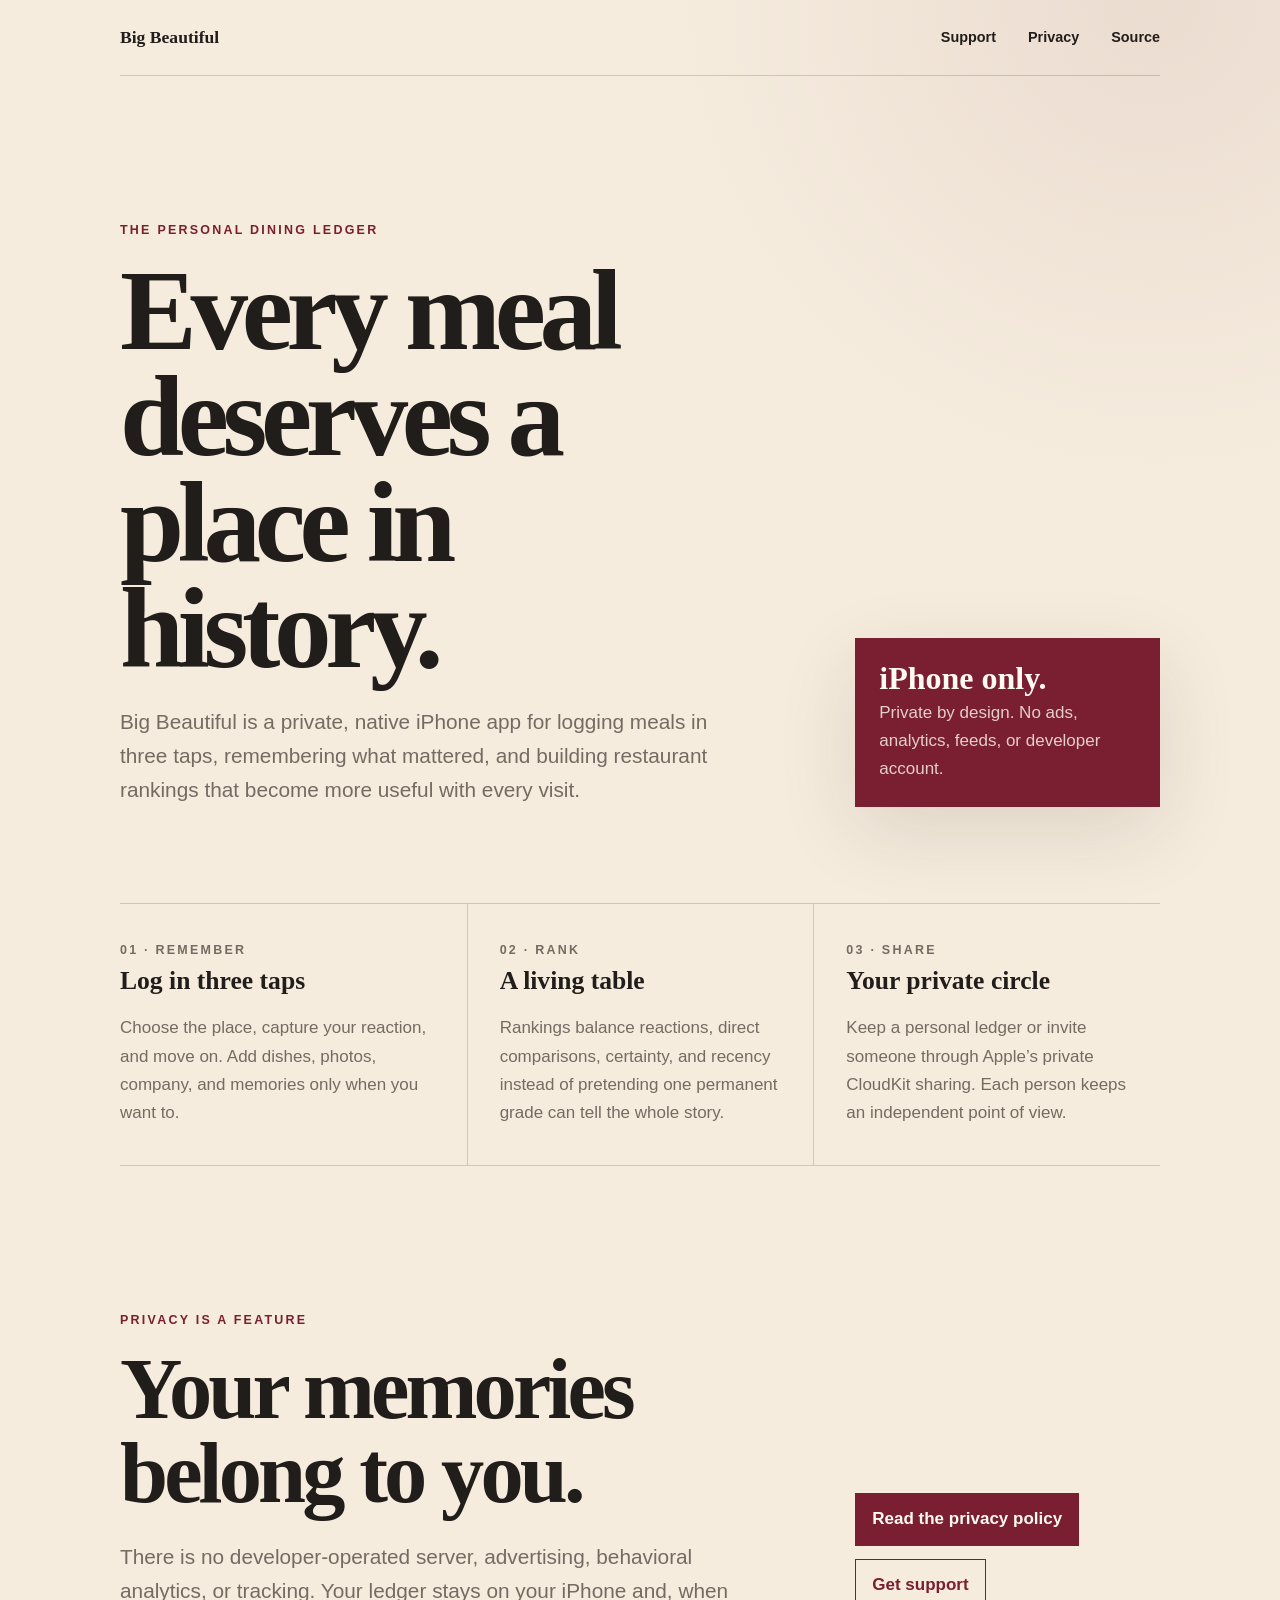
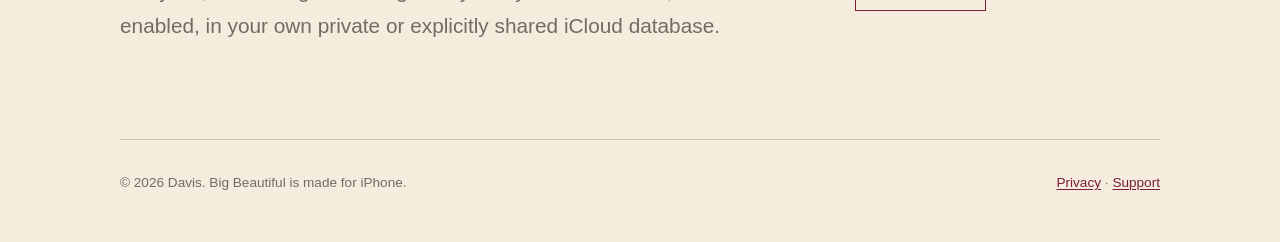
==== docs/index.html @ c74dd216 "Build Big Beautiful iPhone dining ledger" ====
<!doctype html>
<html lang="en">
<head>
  <meta charset="utf-8">
  <meta name="viewport" content="width=device-width, initial-scale=1">
  <meta name="description" content="The private iPhone dining ledger for remembering every meal and building rankings that get better over time.">
  <meta name="theme-color" content="#f5ecde">
  <title>Big Beautiful — Your personal dining ledger</title>
  <link rel="stylesheet" href="styles.css">
</head>
<body>
  <a class="skip-link" href="#content">Skip to content</a>
  <header class="site-header">
    <a class="brand" href="index.html">Big Beautiful</a>
    <nav aria-label="Primary">
      <a href="support.html">Support</a>
      <a href="privacy.html">Privacy</a>
      <a href="https://github.com/realronaldrump/restaurant-ranking">Source</a>
    </nav>
  </header>

  <main id="content">
    <section class="hero">
      <div>
        <p class="eyebrow">The personal dining ledger</p>
        <h1>Every meal deserves a place in history.</h1>
        <p class="lede">Big Beautiful is a private, native iPhone app for logging meals in three taps, remembering what mattered, and building restaurant rankings that become more useful with every visit.</p>
      </div>
      <aside class="edition-card" aria-label="Product availability">
        <strong>iPhone only.</strong>
        <span>Private by design. No ads, analytics, feeds, or developer account.</span>
      </aside>
    </section>

    <section class="feature-grid" aria-label="Highlights">
      <article>
        <p class="eyebrow">01 · Remember</p>
        <h2>Log in three taps</h2>
        <p>Choose the place, capture your reaction, and move on. Add dishes, photos, company, and memories only when you want to.</p>
      </article>
      <article>
        <p class="eyebrow">02 · Rank</p>
        <h2>A living table</h2>
        <p>Rankings balance reactions, direct comparisons, certainty, and recency instead of pretending one permanent grade can tell the whole story.</p>
      </article>
      <article>
        <p class="eyebrow">03 · Share</p>
        <h2>Your private circle</h2>
        <p>Keep a personal ledger or invite someone through Apple’s private CloudKit sharing. Each person keeps an independent point of view.</p>
      </article>
    </section>

    <section class="hero" aria-labelledby="privacy-title">
      <div>
        <p class="eyebrow">Privacy is a feature</p>
        <h2 id="privacy-title" style="font-size:clamp(2.7rem,7vw,5.4rem);line-height:.98;margin:0;letter-spacing:-.045em">Your memories belong to you.</h2>
        <p class="lede">There is no developer-operated server, advertising, behavioral analytics, or tracking. Your ledger stays on your iPhone and, when enabled, in your own private or explicitly shared iCloud database.</p>
      </div>
      <div class="support-actions">
        <a class="button" href="privacy.html">Read the privacy policy</a>
        <a class="button secondary" href="support.html">Get support</a>
      </div>
    </section>
  </main>

  <footer class="site-footer">
    <p>© 2026 Davis. Big Beautiful is made for iPhone.</p>
    <p><a href="privacy.html">Privacy</a> · <a href="support.html">Support</a></p>
  </footer>
</body>
</html>
---- docs/styles.css ----
:root {
  color-scheme: light;
  --paper: #f5ecde;
  --paper-deep: #eadcc9;
  --ink: #211d1a;
  --muted: #746b63;
  --oxblood: #7a1f31;
  --line: rgba(33, 29, 26, 0.18);
  --white: #fffaf2;
  --shadow: 0 24px 80px rgba(58, 35, 25, 0.12);
}

* {
  box-sizing: border-box;
}

html {
  scroll-behavior: smooth;
}

body {
  margin: 0;
  background:
    radial-gradient(circle at 90% 0%, rgba(122, 31, 49, 0.08), transparent 30rem),
    var(--paper);
  color: var(--ink);
  font: 17px/1.65 ui-sans-serif, -apple-system, BlinkMacSystemFont, "Segoe UI", sans-serif;
}

a {
  color: var(--oxblood);
  text-underline-offset: 0.18em;
}

a:hover {
  text-decoration-thickness: 2px;
}

.skip-link {
  position: absolute;
  left: -9999px;
  top: 0;
}

.skip-link:focus {
  left: 1rem;
  top: 1rem;
  z-index: 10;
  padding: 0.75rem 1rem;
  background: var(--ink);
  color: var(--white);
}

.site-header,
main,
.site-footer {
  width: min(1040px, calc(100% - 40px));
  margin-inline: auto;
}

.site-header {
  display: flex;
  align-items: center;
  justify-content: space-between;
  min-height: 76px;
  border-bottom: 1px solid var(--line);
}

.brand {
  color: var(--ink);
  font: 700 1.1rem/1 ui-serif, Georgia, serif;
  text-decoration: none;
}

nav {
  display: flex;
  gap: clamp(1rem, 3vw, 2rem);
  font-size: 0.9rem;
  font-weight: 700;
}

nav a {
  color: var(--ink);
  text-decoration: none;
}

.hero {
  display: grid;
  grid-template-columns: 1.35fr 0.65fr;
  gap: clamp(2rem, 8vw, 7rem);
  align-items: end;
  padding: clamp(4.5rem, 12vw, 9rem) 0 clamp(3.5rem, 8vw, 6rem);
}

.eyebrow {
  margin: 0 0 1rem;
  color: var(--oxblood);
  font-size: 0.78rem;
  font-weight: 800;
  letter-spacing: 0.18em;
  text-transform: uppercase;
}

h1,
h2,
h3 {
  font-family: ui-serif, Georgia, serif;
}

h1 {
  max-width: 14ch;
  margin: 0;
  font-size: clamp(3.3rem, 9vw, 7.2rem);
  line-height: 0.92;
  letter-spacing: -0.055em;
}

.lede {
  margin: 1.5rem 0 0;
  max-width: 57ch;
  color: var(--muted);
  font-size: clamp(1.05rem, 2vw, 1.3rem);
}

.edition-card {
  padding: 1.5rem;
  background: var(--oxblood);
  color: var(--white);
  box-shadow: var(--shadow);
}

.edition-card strong {
  display: block;
  margin-bottom: 0.35rem;
  font: 700 2rem/1 ui-serif, Georgia, serif;
}

.edition-card span {
  opacity: 0.8;
}

.feature-grid {
  display: grid;
  grid-template-columns: repeat(3, 1fr);
  border-block: 1px solid var(--line);
}

.feature-grid article {
  padding: 2.2rem 2rem 2.4rem 0;
}

.feature-grid article + article {
  padding-left: 2rem;
  border-left: 1px solid var(--line);
}

.feature-grid h2 {
  margin: 0 0 0.75rem;
  font-size: 1.6rem;
}

.feature-grid p {
  margin: 0;
  color: var(--muted);
}

.legal-page {
  display: grid;
  grid-template-columns: minmax(0, 1fr) minmax(230px, 0.35fr);
  gap: clamp(2.5rem, 8vw, 7rem);
  padding: clamp(3.5rem, 9vw, 7rem) 0;
}

.legal-copy {
  max-width: 720px;
}

.legal-copy h1 {
  margin-bottom: 1.4rem;
}

.legal-copy h2 {
  margin: 2.5rem 0 0.6rem;
  font-size: clamp(1.5rem, 4vw, 2rem);
}

.legal-copy h3 {
  margin: 1.5rem 0 0.45rem;
  font-size: 1.15rem;
}

.legal-copy p,
.legal-copy li {
  color: #4e4741;
}

.legal-copy ul,
.legal-copy ol {
  padding-left: 1.3rem;
}

.meta-card {
  align-self: start;
  position: sticky;
  top: 1.5rem;
  padding: 1.4rem;
  border: 1px solid var(--line);
  background: rgba(255, 250, 242, 0.55);
}

.meta-card p {
  margin: 0.2rem 0 1rem;
  color: var(--muted);
  font-size: 0.9rem;
}

.meta-card a {
  display: block;
  margin-top: 0.7rem;
  font-weight: 750;
}

.callout {
  margin: 2rem 0;
  padding: 1.25rem 1.4rem;
  border-left: 4px solid var(--oxblood);
  background: rgba(255, 250, 242, 0.62);
}

.support-actions {
  display: flex;
  flex-wrap: wrap;
  gap: 0.8rem;
  margin: 2rem 0;
}

.button {
  display: inline-flex;
  min-height: 46px;
  align-items: center;
  padding: 0.7rem 1rem;
  border: 1px solid var(--oxblood);
  background: var(--oxblood);
  color: var(--white);
  font-weight: 800;
  text-decoration: none;
}

.button.secondary {
  background: transparent;
  color: var(--oxblood);
}

.site-footer {
  display: flex;
  justify-content: space-between;
  gap: 2rem;
  padding: 2rem 0 3rem;
  border-top: 1px solid var(--line);
  color: var(--muted);
  font-size: 0.85rem;
}

.site-footer p {
  margin: 0;
}

@media (max-width: 760px) {
  .hero,
  .legal-page {
    grid-template-columns: 1fr;
  }

  .feature-grid {
    grid-template-columns: 1fr;
  }

  .feature-grid article,
  .feature-grid article + article {
    padding: 1.7rem 0;
    border-left: 0;
  }

  .feature-grid article + article {
    border-top: 1px solid var(--line);
  }

  .meta-card {
    position: static;
  }
}

@media (max-width: 500px) {
  .site-header {
    align-items: flex-start;
    flex-direction: column;
    justify-content: center;
    gap: 0.8rem;
    padding-block: 1rem;
  }

  .site-footer {
    flex-direction: column;
  }
}
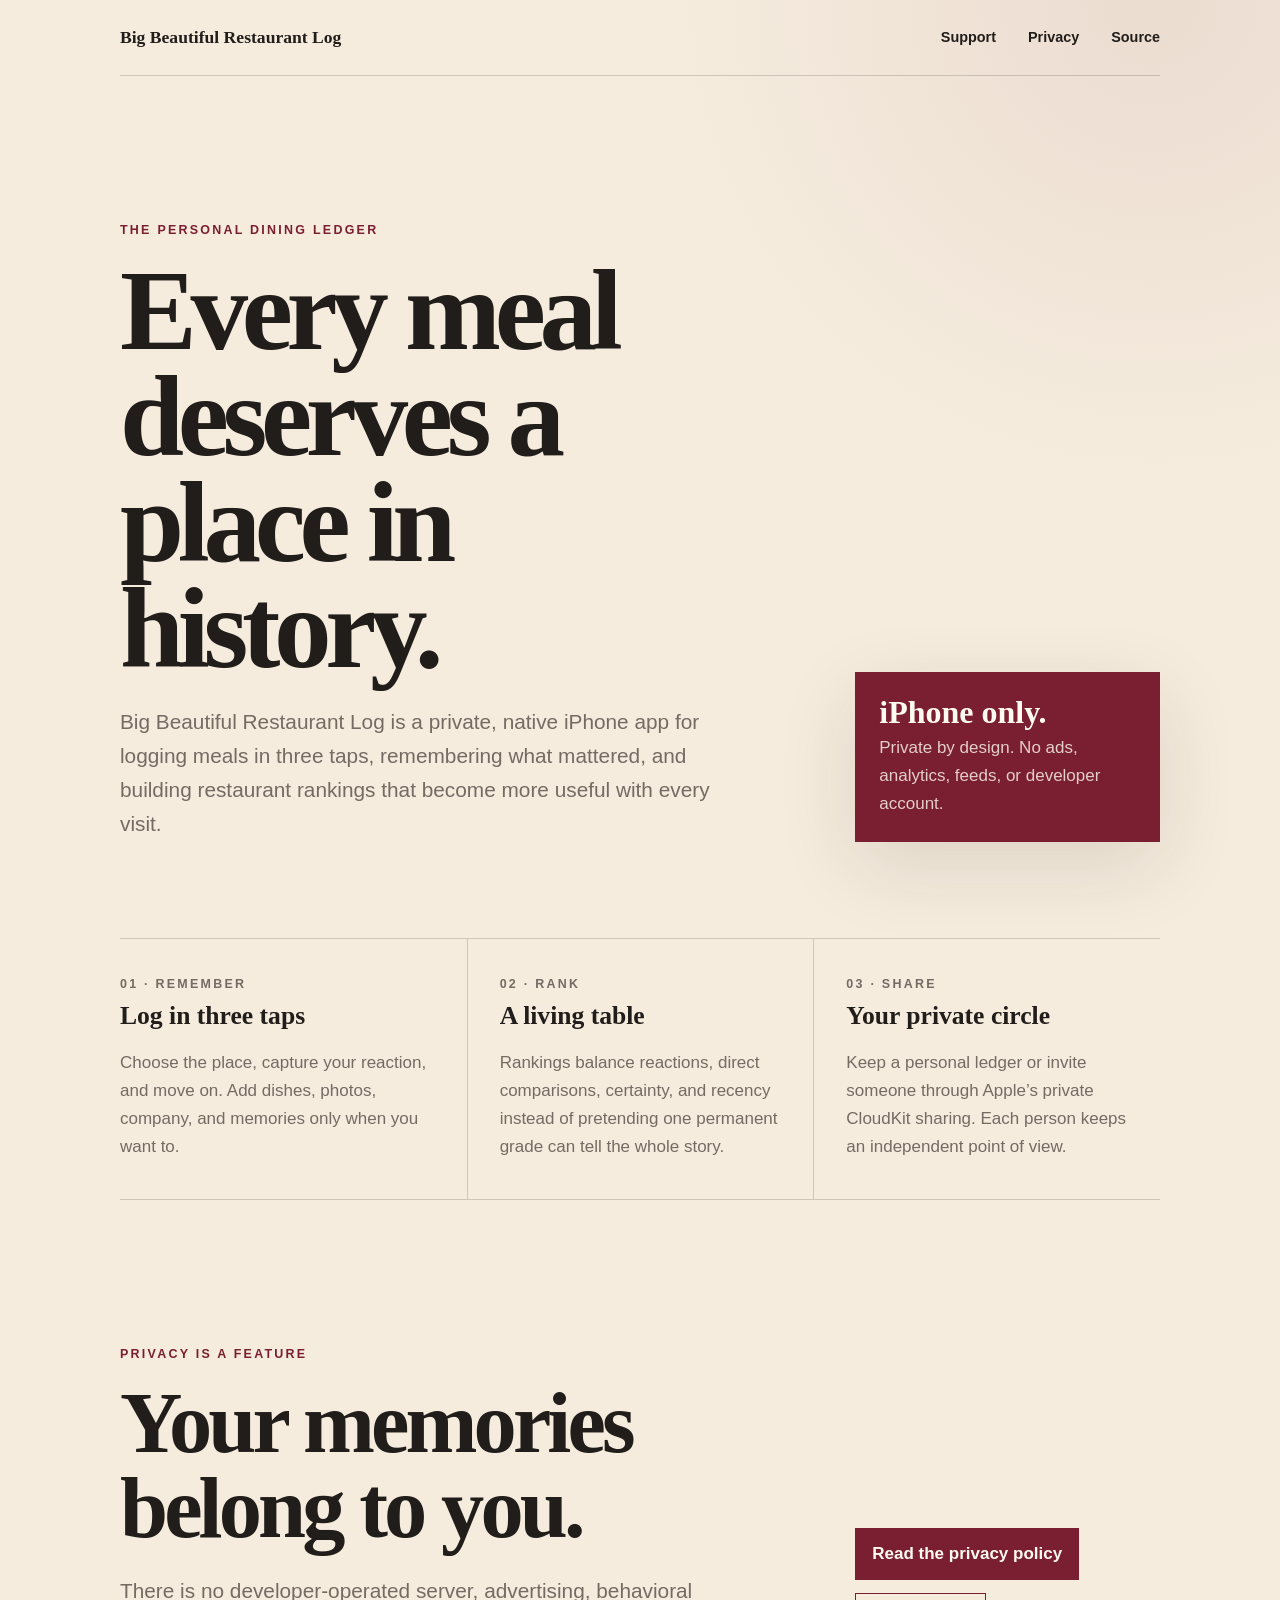
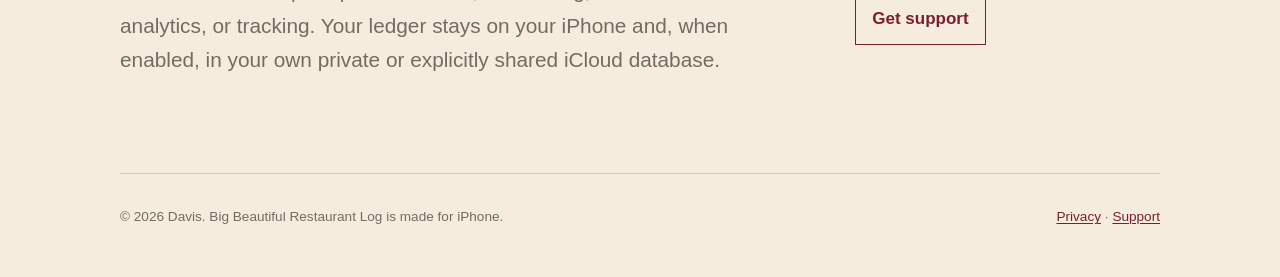
==== commit 838220cb: "Refactor code structure for improved readability and maintainability" ====
--- a/docs/index.html
+++ b/docs/index.html
@@ -5,13 +5,13 @@
   <meta name="viewport" content="width=device-width, initial-scale=1">
   <meta name="description" content="The private iPhone dining ledger for remembering every meal and building rankings that get better over time.">
   <meta name="theme-color" content="#f5ecde">
-  <title>Big Beautiful — Your personal dining ledger</title>
+  <title>Big Beautiful Restaurant Log — Your personal dining ledger</title>
   <link rel="stylesheet" href="styles.css">
 </head>
 <body>
   <a class="skip-link" href="#content">Skip to content</a>
   <header class="site-header">
-    <a class="brand" href="index.html">Big Beautiful</a>
+    <a class="brand" href="index.html">Big Beautiful Restaurant Log</a>
     <nav aria-label="Primary">
       <a href="support.html">Support</a>
       <a href="privacy.html">Privacy</a>
@@ -24,7 +24,7 @@
       <div>
         <p class="eyebrow">The personal dining ledger</p>
         <h1>Every meal deserves a place in history.</h1>
-        <p class="lede">Big Beautiful is a private, native iPhone app for logging meals in three taps, remembering what mattered, and building restaurant rankings that become more useful with every visit.</p>
+        <p class="lede">Big Beautiful Restaurant Log is a private, native iPhone app for logging meals in three taps, remembering what mattered, and building restaurant rankings that become more useful with every visit.</p>
       </div>
       <aside class="edition-card" aria-label="Product availability">
         <strong>iPhone only.</strong>
@@ -64,7 +64,7 @@
   </main>
 
   <footer class="site-footer">
-    <p>© 2026 Davis. Big Beautiful is made for iPhone.</p>
+    <p>© 2026 Davis. Big Beautiful Restaurant Log is made for iPhone.</p>
     <p><a href="privacy.html">Privacy</a> · <a href="support.html">Support</a></p>
   </footer>
 </body>
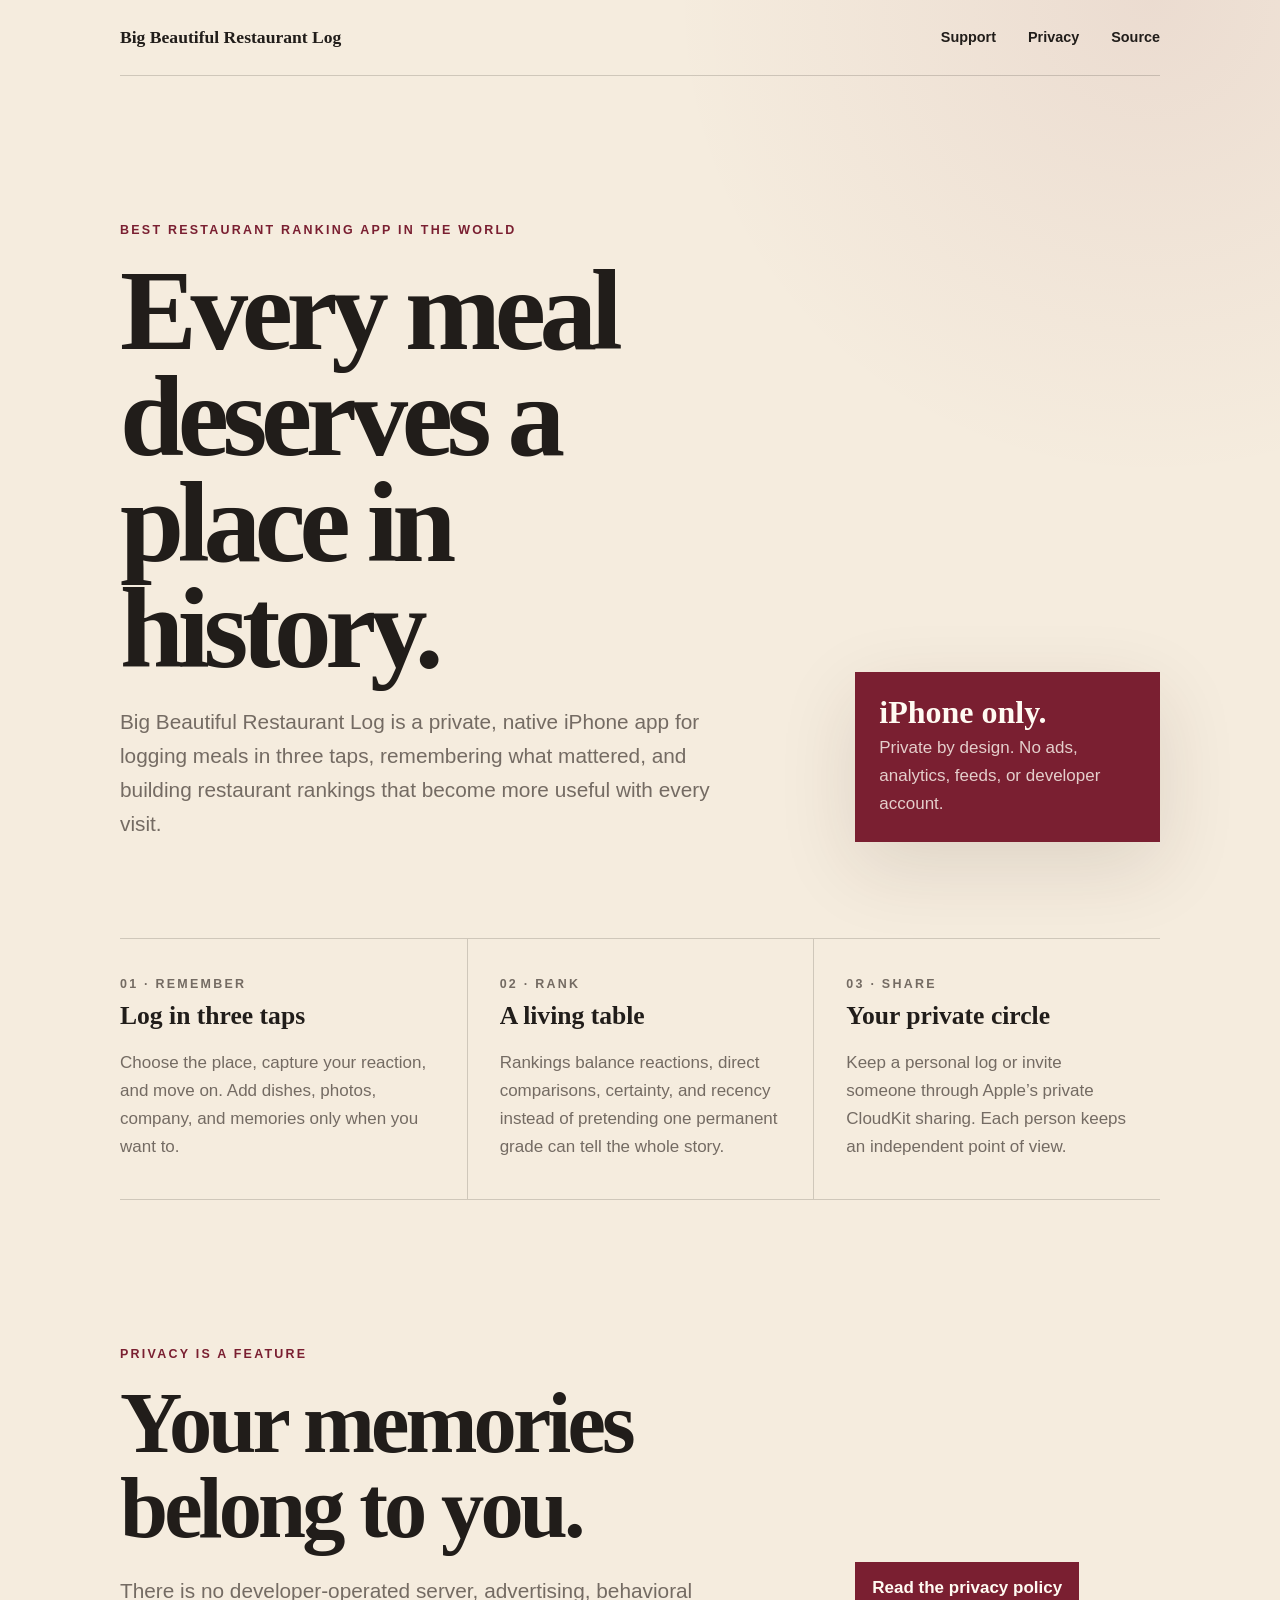
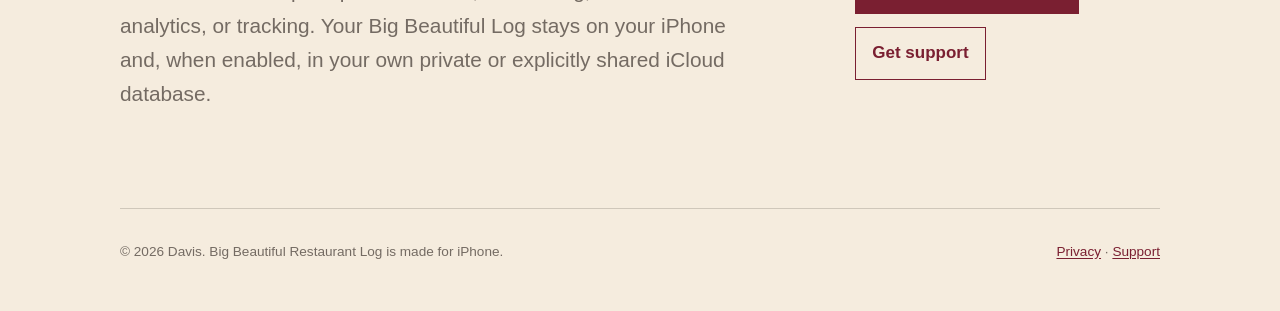
==== commit f1b47d89: "What’s New in Version 2 - Added photo-first meal logging that uses a photo’s date and location to su" ====
--- a/docs/index.html
+++ b/docs/index.html
@@ -3,9 +3,9 @@
 <head>
   <meta charset="utf-8">
   <meta name="viewport" content="width=device-width, initial-scale=1">
-  <meta name="description" content="The private iPhone dining ledger for remembering every meal and building rankings that get better over time.">
+  <meta name="description" content="The private iPhone dining log for remembering every meal and building rankings that get better over time.">
   <meta name="theme-color" content="#f5ecde">
-  <title>Big Beautiful Restaurant Log — Your personal dining ledger</title>
+  <title>Big Beautiful Restaurant Log: Remember every meal</title>
   <link rel="stylesheet" href="styles.css">
 </head>
 <body>
@@ -22,7 +22,7 @@
   <main id="content">
     <section class="hero">
       <div>
-        <p class="eyebrow">The personal dining ledger</p>
+        <p class="eyebrow">Best Restaurant Ranking App in the World</p>
         <h1>Every meal deserves a place in history.</h1>
         <p class="lede">Big Beautiful Restaurant Log is a private, native iPhone app for logging meals in three taps, remembering what mattered, and building restaurant rankings that become more useful with every visit.</p>
       </div>
@@ -46,7 +46,7 @@
       <article>
         <p class="eyebrow">03 · Share</p>
         <h2>Your private circle</h2>
-        <p>Keep a personal ledger or invite someone through Apple’s private CloudKit sharing. Each person keeps an independent point of view.</p>
+        <p>Keep a personal log or invite someone through Apple’s private CloudKit sharing. Each person keeps an independent point of view.</p>
       </article>
     </section>
 
@@ -54,7 +54,7 @@
       <div>
         <p class="eyebrow">Privacy is a feature</p>
         <h2 id="privacy-title" style="font-size:clamp(2.7rem,7vw,5.4rem);line-height:.98;margin:0;letter-spacing:-.045em">Your memories belong to you.</h2>
-        <p class="lede">There is no developer-operated server, advertising, behavioral analytics, or tracking. Your ledger stays on your iPhone and, when enabled, in your own private or explicitly shared iCloud database.</p>
+        <p class="lede">There is no developer-operated server, advertising, behavioral analytics, or tracking. Your Big Beautiful Log stays on your iPhone and, when enabled, in your own private or explicitly shared iCloud database.</p>
       </div>
       <div class="support-actions">
         <a class="button" href="privacy.html">Read the privacy policy</a>
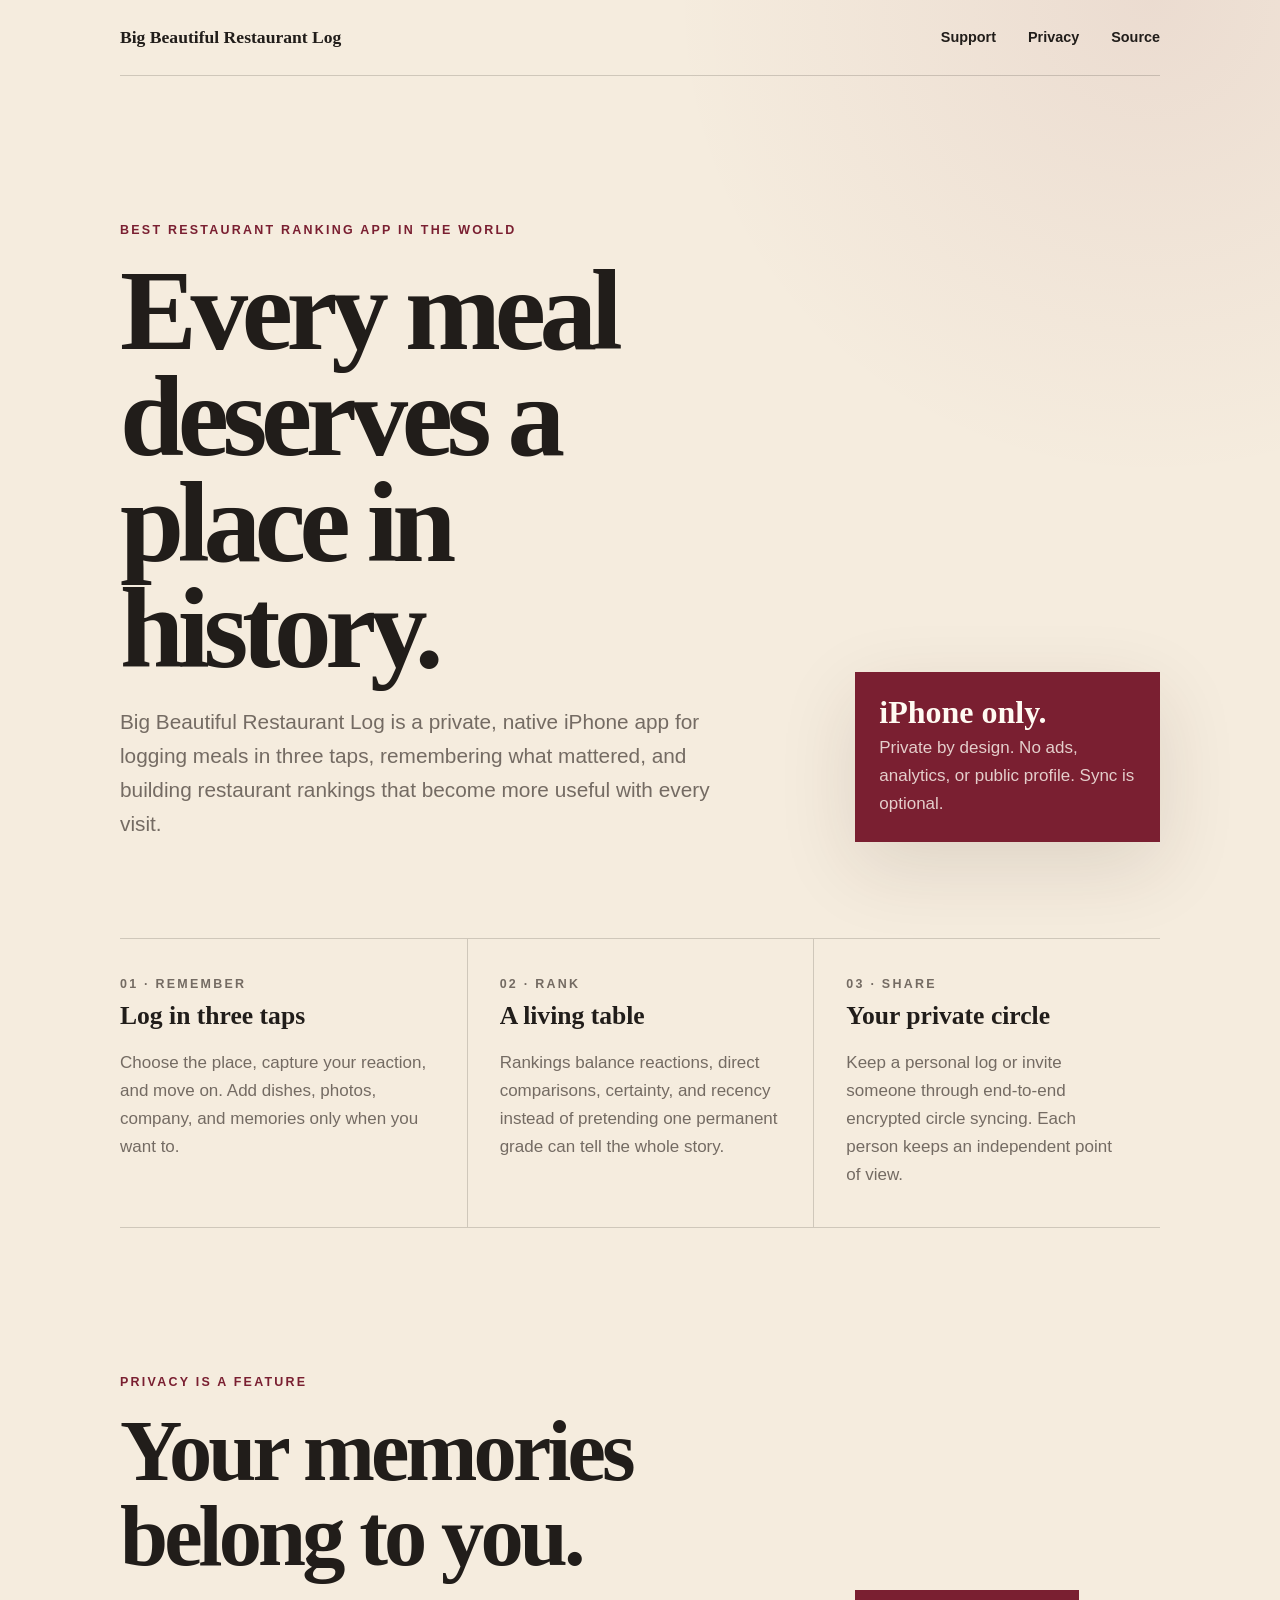
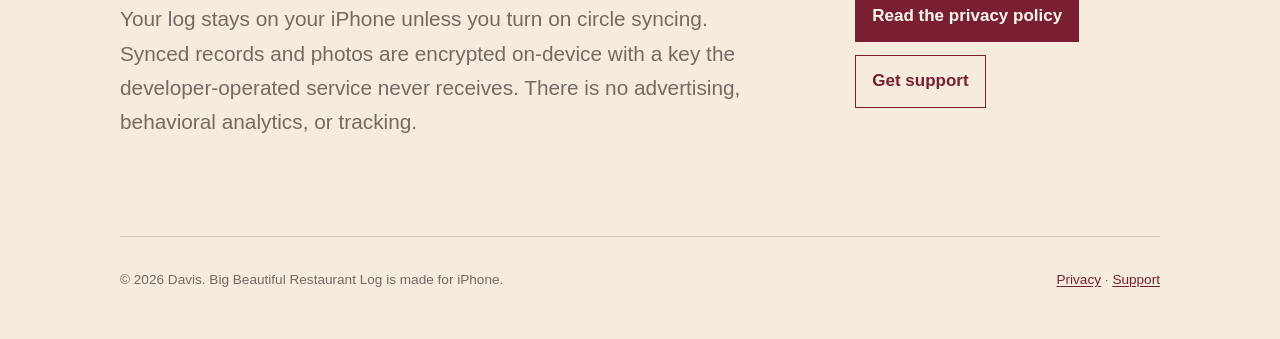
==== commit 2e2b808c: "Ship encrypted sync and harden version 3.0" ====
--- a/docs/index.html
+++ b/docs/index.html
@@ -28,7 +28,7 @@
       </div>
       <aside class="edition-card" aria-label="Product availability">
         <strong>iPhone only.</strong>
-        <span>Private by design. No ads, analytics, feeds, or developer account.</span>
+        <span>Private by design. No ads, analytics, or public profile. Sync is optional.</span>
       </aside>
     </section>
 
@@ -46,7 +46,7 @@
       <article>
         <p class="eyebrow">03 · Share</p>
         <h2>Your private circle</h2>
-        <p>Keep a personal log or invite someone through Apple’s private CloudKit sharing. Each person keeps an independent point of view.</p>
+        <p>Keep a personal log or invite someone through end-to-end encrypted circle syncing. Each person keeps an independent point of view.</p>
       </article>
     </section>
 
@@ -54,7 +54,7 @@
       <div>
         <p class="eyebrow">Privacy is a feature</p>
         <h2 id="privacy-title" style="font-size:clamp(2.7rem,7vw,5.4rem);line-height:.98;margin:0;letter-spacing:-.045em">Your memories belong to you.</h2>
-        <p class="lede">There is no developer-operated server, advertising, behavioral analytics, or tracking. Your Big Beautiful Log stays on your iPhone and, when enabled, in your own private or explicitly shared iCloud database.</p>
+        <p class="lede">Your log stays on your iPhone unless you turn on circle syncing. Synced records and photos are encrypted on-device with a key the developer-operated service never receives. There is no advertising, behavioral analytics, or tracking.</p>
       </div>
       <div class="support-actions">
         <a class="button" href="privacy.html">Read the privacy policy</a>
